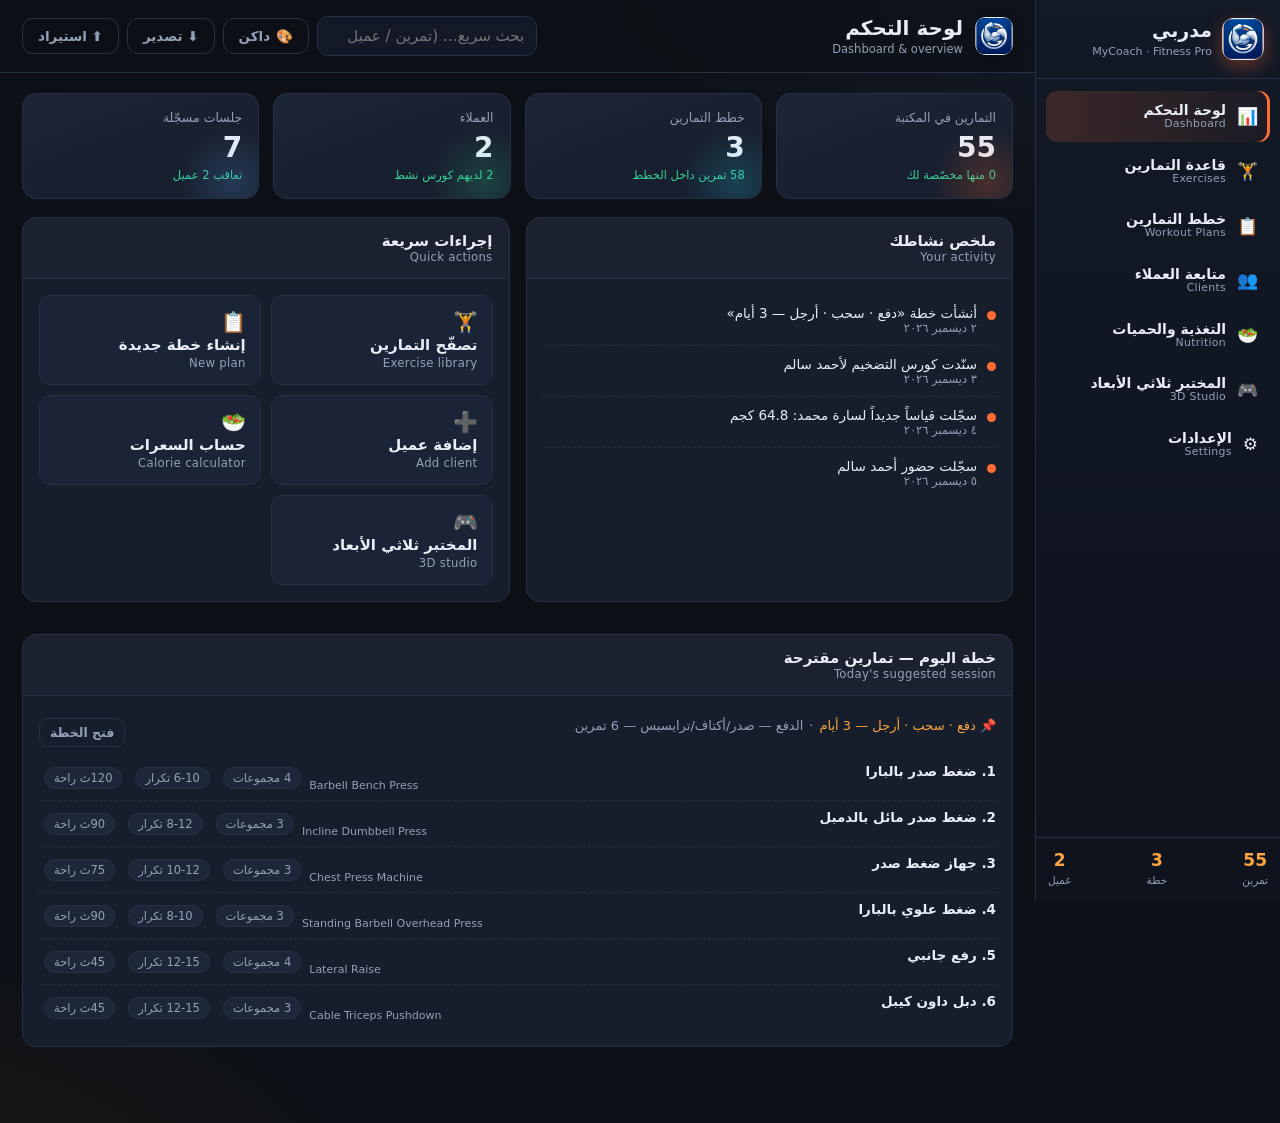
==== index.html @ 2406746c "الإصدار الأول: مدربي MyCoach — نظام إدارة كورسات كمال الأجسام (HTML/CSS/JS ثابت، أوفلاين، 4 ثيمات، م" ====
<!DOCTYPE html>
<html lang="ar" dir="rtl">
<head>
<meta charset="UTF-8">
<meta name="viewport" content="width=device-width, initial-scale=1.0">
<title>مدربي | MyCoach — إدارة كورسات كمال الأجسام</title>
<script>
/* تطبيق الثيم المحفوظ قبل رسم الصفحة لمنع الوميض */
try{
  var _st=JSON.parse(localStorage.getItem("mycoach.v1")||"{}");
  document.documentElement.setAttribute("data-theme",(_st.settings&&_st.settings.theme)||"dark");
}catch(e){document.documentElement.setAttribute("data-theme","dark")}
</script>
<link rel="icon" type="image/png" href="assets/img/favicon.png">
<link rel="apple-touch-icon" href="assets/img/logo.png">
<link rel="stylesheet" href="assets/css/styles.css">
</head>
<body>

<div class="app" id="app">

  <!-- ===== Sidebar ===== -->
  <aside class="sidebar" id="sidebar">
    <div class="brand">
      <div class="brand-logo"><img src="assets/img/logo.png" alt="MyCoach" onerror="this.parentNode.textContent='💪'"></div>
      <div class="brand-text">
        <strong>مدربي</strong>
        <span>MyCoach · Fitness Pro</span>
      </div>
    </div>

    <nav class="nav" id="mainNav">
      <button class="nav-item active" data-view="dashboard"><span class="nav-ico">📊</span><span class="nav-lbl">لوحة التحكم<em>Dashboard</em></span></button>
      <button class="nav-item" data-view="exercises"><span class="nav-ico">🏋️</span><span class="nav-lbl">قاعدة التمارين<em>Exercises</em></span></button>
      <button class="nav-item" data-view="plans"><span class="nav-ico">📋</span><span class="nav-lbl">خطط التمارين<em>Workout Plans</em></span></button>
      <button class="nav-item" data-view="clients"><span class="nav-ico">👥</span><span class="nav-lbl">متابعة العملاء<em>Clients</em></span></button>
      <button class="nav-item" data-view="nutrition"><span class="nav-ico">🥗</span><span class="nav-lbl">التغذية والحميات<em>Nutrition</em></span></button>
      <button class="nav-item" data-view="three"><span class="nav-ico">🎮</span><span class="nav-lbl">المختبر ثلاثي الأبعاد<em>3D Studio</em></span></button>
      <button class="nav-item" data-view="settings"><span class="nav-ico">⚙️</span><span class="nav-lbl">الإعدادات<em>Settings</em></span></button>
    </nav>

    <div class="sidebar-foot">
      <div class="stat-mini">
        <div><b id="miniEx">0</b><span>تمرين</span></div>
        <div><b id="miniPlans">0</b><span>خطة</span></div>
        <div><b id="miniClients">0</b><span>عميل</span></div>
      </div>
    </div>
  </aside>

  <button class="nav-toggle" id="navToggle" aria-label="القائمة">☰</button>

  <!-- ===== Main ===== -->
  <main class="main">
    <header class="topbar">
      <div class="topbar-head">
        <img class="topbar-logo" src="assets/img/logo.png" alt="" onerror="this.remove()">
        <div>
          <h1 id="viewTitle">لوحة التحكم</h1>
          <p id="viewSub">Dashboard</p>
        </div>
      </div>
      <div class="topbar-actions">
        <div class="search-global">
          <input type="search" id="globalSearch" placeholder="بحث سريع… (تمرين / عميل / خطة)">
        </div>
        <button class="btn btn-ghost" id="btnTheme" title="تبديل الثيم">🎨 <span id="themeName">داكن</span></button>
        <button class="btn btn-ghost" id="btnBackup" title="تصدير نسخة احتياطية">⬇️ تصدير</button>
        <button class="btn btn-ghost" id="btnRestore" title="استيراد نسخة احتياطية">⬆️ استيراد</button>
        <input type="file" id="fileRestore" accept="application/json" hidden>
      </div>
    </header>

    <div class="views" id="views">

      <!-- ============ DASHBOARD ============ -->
      <section class="view active" id="view-dashboard">
        <div class="cards" id="dashCards"></div>

        <div class="grid-2">
          <div class="panel">
            <div class="panel-hd"><h2>ملخص نشاطك <em>Your activity</em></h2></div>
            <div class="panel-bd" id="dashActivity"></div>
          </div>
          <div class="panel">
            <div class="panel-hd"><h2>إجراءات سريعة <em>Quick actions</em></h2></div>
            <div class="panel-bd quick-actions">
              <button class="qa" data-go="exercises"><span>🏋️</span>تصفّح التمارين<em>Exercise library</em></button>
              <button class="qa" data-go="plans" data-act="new"><span>📋</span>إنشاء خطة جديدة<em>New plan</em></button>
              <button class="qa" data-go="clients" data-act="new"><span>➕</span>إضافة عميل<em>Add client</em></button>
              <button class="qa" data-go="nutrition"><span>🥗</span>حساب السعرات<em>Calorie calculator</em></button>
              <button class="qa" data-go="three"><span>🎮</span>المختبر ثلاثي الأبعاد<em>3D studio</em></button>
            </div>
          </div>
        </div>

        <div class="panel">
          <div class="panel-hd"><h2>خطة اليوم — تمارين مقترحة <em>Today's suggested session</em></h2></div>
          <div class="panel-bd" id="dashToday"></div>
        </div>
      </section>

      <!-- ============ EXERCISES ============ -->
      <section class="view" id="view-exercises">
        <div class="toolbar">
          <div class="filters">
            <input type="search" id="exSearch" placeholder="ابحث باسم التمرين… / search exercise">
            <select id="exMuscle">
              <option value="">كل العضلات / All muscles</option>
            </select>
            <select id="exEquip">
              <option value="">كل الأجهزة / Equipment</option>
            </select>
            <select id="exLevel">
              <option value="">كل المستويات / Level</option>
            </select>
            <select id="exType">
              <option value="">النوع / Type</option>
            </select>
          </div>
          <div class="filters">
            <button class="btn btn-soft" id="btnExToggleFav">★ المفضلة</button>
            <button class="btn btn-primary" id="btnAddEx">+ تمرين مخصص</button>
          </div>
        </div>
        <div class="chips" id="exChips"></div>
        <div class="grid-3" id="exGrid"></div>
      </section>

      <!-- ============ PLANS ============ -->
      <section class="view" id="view-plans">
        <div class="toolbar">
          <div class="filters">
            <select id="planFilter">
              <option value="">كل الخطط / All plans</option>
            </select>
            <select id="planSort">
              <option value="new">الأحدث أولاً</option>
              <option value="name">الاسم</option>
            </select>
          </div>
          <div class="filters">
            <button class="btn btn-soft" id="btnPlanTemplates">🧩 قوالب جاهزة</button>
            <button class="btn btn-primary" id="btnNewPlan">+ خطة جديدة</button>
            <button class="btn btn-soft" id="btnNewTextPlan" title="اكتب أو الصق البرنامج التدريبي بنفسك">✍️ خطة نصية</button>
          </div>
        </div>
        <div class="grid-3" id="planGrid"></div>
      </section>

      <!-- ============ CLIENTS ============ -->
      <section class="view" id="view-clients">
        <div class="toolbar">
          <div class="filters">
            <input type="search" id="clientSearch" placeholder="ابحث عن عميل…">
            <select id="clientGoal"><option value="">كل الأهداف / Goals</option></select>
          </div>
          <div class="filters">
            <button class="btn btn-primary" id="btnAddClient">+ عميل جديد</button>
          </div>
        </div>
        <div class="grid-3" id="clientGrid"></div>
      </section>

      <!-- ============ NUTRITION ============ -->
      <section class="view" id="view-nutrition">
        <div class="tabs" id="nutTabs">
          <button class="tab active" data-tab="calc">حاسبة السعرات<em>Calculator</em></button>
          <button class="tab" data-tab="diets">الحميات الجاهزة<em>Diet templates</em></button>
          <button class="tab" data-tab="foods">جدول الأطعمة<em>Food table</em></button>
          <button class="tab" data-tab="day">خطة اليوم<em>Today's meals</em></button>
        </div>

        <div class="tab-pane active" id="tab-calc">
          <div class="grid-2">
            <div class="panel">
              <div class="panel-hd"><h2>بيانات العميل <em>Client data</em></h2></div>
              <div class="panel-bd">
                <div class="form-grid">
                  <label>الجنس / Gender
                    <select id="nSex"><option value="m">ذكر Male</option><option value="f">أنثى Female</option></select>
                  </label>
                  <label>العمر / Age<input type="number" id="nAge" value="28" min="14" max="80"></label>
                  <label>الطول (سم) / Height<input type="number" id="nHeight" value="175" min="120" max="230"></label>
                  <label>الوزن (كجم) / Weight<input type="number" id="nWeight" value="78" min="35" max="250"></label>
                  <label>مستوى النشاط / Activity
                    <select id="nAct">
                      <option value="1.2">خامل (مكتب) Sedentary</option>
                      <option value="1.375">نشاط خفيف Light</option>
                      <option value="1.55" selected>متوسط (3-5 أيام) Moderate</option>
                      <option value="1.725">عالٍ (6-7 أيام) Active</option>
                      <option value="1.9">رياضي محترف Athlete</option>
                    </select>
                  </label>
                  <label>الهدف / Goal
                    <select id="nGoal">
                      <option value="cut">خسارة دهون Fat loss</option>
                      <option value="maintain">ثبات Maintain</option>
                      <option value="bulk">تضخيم Muscle gain</option>
                      <option value="strength">قوة Strength</option>
                    </select>
                  </label>
                </div>
                <label class="chk"><input type="checkbox" id="nBF"> إدخال نسبة الدهون يدوياً (اختياري)</label>
                <div class="form-grid" id="nBFWrap" hidden>
                  <label>نسبة الدهون % / Body fat<input type="number" id="nBFVal" value="20" min="4" max="60"></label>
                </div>
              </div>
            </div>
            <div class="panel">
              <div class="panel-hd"><h2>النتائج <em>Results</em></h2></div>
              <div class="panel-bd" id="calcResults"></div>
            </div>
          </div>
        </div>

        <div class="tab-pane" id="tab-diets"><div class="grid-3" id="dietGrid"></div></div>

        <div class="tab-pane" id="tab-foods">
          <div class="toolbar">
            <div class="filters">
              <input type="search" id="foodSearch" placeholder="ابحث عن طعام…">
              <select id="foodCat"><option value="">كل الفئات / Categories</option></select>
            </div>
            <div class="filters"><button class="btn btn-primary" id="btnAddFood">+ طعام جديد</button></div>
          </div>
          <div class="panel"><div class="panel-bd table-wrap"><table class="table" id="foodTable"></table></div></div>
        </div>

        <div class="tab-pane" id="tab-day">
          <div class="panel">
            <div class="panel-hd">
              <h2>مولّد خطة اليوم <em>Daily meal plan</em></h2>
              <div class="filters">
                <button class="btn btn-soft" id="btnGenDay">🎲 توليد</button>
                <button class="btn btn-ghost" id="btnPrintDay">🖨️ طباعة</button>
              </div>
            </div>
            <div class="panel-bd" id="dayPlan"></div>
          </div>
        </div>
      </section>

      <!-- ============ 3D STUDIO ============ -->
      <section class="view" id="view-three">
        <div class="tabs" id="threeTabs">
          <button class="tab active" data-tab="anatomy">جسم العضلات<em>3D Anatomy</em></button>
          <button class="tab" data-tab="anim">أنيميشن التمارين<em>Motion Lab</em></button>
          <button class="tab" data-tab="plates">حاسبة الأثقال<em>Plate loader</em></button>
        </div>

        <!-- --- Anatomy --- -->
        <div class="tab-pane active" id="tp-anatomy">
          <div class="three-layout">
            <div class="panel stage-panel">
              <div class="panel-hd">
                <h2>⠿ نموذج العضلات <em>اضغط على أي عضلة لعرض تمارينها</em></h2>
                <div class="filters">
                  <button class="btn btn-sm btn-soft" id="btnAutoRot">⟳ دوران تلقائي</button>
                  <button class="btn btn-sm btn-ghost" id="btnCamReset">⌂ إعادة الضبط</button>
                </div>
              </div>
              <div class="stage" id="stageAnatomy">
                <canvas id="cvAnatomy"></canvas>
                <div class="stage-badge" id="aBadge">—</div>
                <div class="stage-hint">اسحب للتدوير · عجلة الفأرة/الإصبع للتقريب · اضغط على عضلة</div>
              </div>
            </div>
            <div class="panel">
              <div class="panel-hd"><h2 id="aTitle">اختر عضلة من النموذج</h2></div>
              <div class="panel-bd" id="aInfo">
                <p class="muted" style="margin-top:0">حرّك المجسم واضغط على أي مجموعة عضلية
                  (بالأزرار أو باللمس) لتظهر لك قائمتها من التمارين مع إمكانية إضافتها مباشرة لأي خطة.</p>
                <div class="muscle-list" id="aChips"></div>
              </div>
            </div>
          </div>
        </div>

        <!-- --- Motion lab --- -->
        <div class="tab-pane" id="tp-anim">
          <div class="three-layout">
            <div class="panel stage-panel">
              <div class="panel-hd">
                <h2>⠿ مختبر الحركة <em>صيغة التنفيذ بشكل متحرك</em></h2>
                <div class="filters" id="animChips"></div>
              </div>
              <div class="stage" id="stageAnim">
                <canvas id="cvAnim"></canvas>
                <div class="stage-hint">اسحب للتدوير حول المشهد</div>
              </div>
              <div class="panel-bd anim-controls">
                <button class="btn btn-primary" id="btnPlay">⏸ إيقاف مؤقت</button>
                <label class="speed">السرعة
                  <input type="range" id="rngSpeed" min="0.3" max="2.5" step="0.1" value="1">
                  <b id="speedVal">1.0×</b>
                </label>
                <div class="rep-counter">التكرار <b id="repCount">0</b></div>
                <div class="progress"><div id="repBar"></div></div>
              </div>
            </div>
            <div class="panel">
              <div class="panel-hd"><h2 id="anTitle">—</h2></div>
              <div class="panel-bd" id="anInfo"></div>
            </div>
          </div>
        </div>

        <!-- --- Plate loader --- -->
        <div class="tab-pane" id="tp-plates">
          <div class="three-layout">
            <div class="panel stage-panel">
              <div class="panel-hd"><h2>⠿ بارا الأثقال <em>اضبط الوزن وشاهد التوزيع</em></h2></div>
              <div class="stage" id="stagePlates">
                <canvas id="cvPlates"></canvas>
                <div class="stage-hint">اسحب للتدوير · عجلة الفأرة للتقريب</div>
              </div>
              <div class="panel-bd">
                <label class="speed">الوزن الإجمالي: <b id="plateTotal">60</b> كجم
                  <input type="range" id="rngPlates" min="20" max="320" step="2.5" value="60">
                </label>
                <div class="filters" style="margin-top:12px">
                  <button class="btn btn-sm btn-soft" data-bar="20">بارا رجالي · 20كجم</button>
                  <button class="btn btn-sm btn-ghost" data-bar="15">بارا نسائي · 15كجم</button>
                </div>
              </div>
            </div>
            <div class="panel">
              <div class="panel-hd"><h2>توزيع الأوزان <em>Plate math</em></h2></div>
              <div class="panel-bd" id="plateInfo"></div>
            </div>
          </div>
        </div>
      </section>

      <!-- ============ SETTINGS ============ -->
      <section class="view" id="view-settings">
        <div class="grid-2">
          <div class="panel">
            <div class="panel-hd"><h2>بياناتك كمدرب <em>Trainer profile</em></h2></div>
            <div class="panel-bd">
              <div class="form-grid">
                <label>الاسم / Name<input type="text" id="setName" placeholder="اسم المدرب"></label>
                <label>اسم النادي / Gym<input type="text" id="setGym" placeholder="اسم الجيم"></label>
                <label>الهاتف / Phone<input type="text" id="setPhone" placeholder="رقم التواصل"></label>
              </div>
              <button class="btn btn-primary" id="btnSaveSettings">حفظ</button>
            </div>
          </div>
          <div class="panel">
            <div class="panel-hd"><h2>النسخ الاحتياطي <em>Backup & restore</em></h2></div>
            <div class="panel-bd">
              <p class="muted">كل بياناتك محفوظة داخل متصفحك (Local Storage). صدّر نسخة احتياطية دورياً لحمايتها.</p>
              <div class="filters" style="margin-top:12px">
                <button class="btn btn-primary" id="btnExport2">⬇️ تصدير JSON</button>
                <button class="btn btn-soft" id="btnImport2">⬆️ استيراد</button>
                <button class="btn btn-danger" id="btnReset">🗑️ تصفير كل البيانات</button>
              </div>
            </div>
          </div>
        </div>

        <div class="panel">
          <div class="panel-hd"><h2>المظهر والثيمات <em>Appearance & themes</em></h2></div>
          <div class="panel-bd">
            <div class="theme-grid" id="themeGrid"></div>
            <p class="theme-note">يُحفظ الثيم المختار تلقائياً ويطبق على كل الشاشات والرسوم والتقارير المطبوعة.</p>
          </div>
        </div>
      </section>

    </div>
  </main>
</div>

<!-- ===== Modal ===== -->
<div class="modal-backdrop" id="modalBackdrop" hidden>
  <div class="modal" id="modal" role="dialog" aria-modal="true">
    <div class="modal-hd">
      <h3 id="modalTitle">عنوان</h3>
      <button class="modal-x" id="modalClose">✕</button>
    </div>
    <div class="modal-bd" id="modalBody"></div>
    <div class="modal-ft" id="modalFoot"></div>
  </div>
</div>

<!-- ===== Drawer (exercise / client detail) ===== -->
<div class="drawer-backdrop" id="drawerBackdrop" hidden>
  <aside class="drawer" id="drawer">
    <div class="modal-hd">
      <h3 id="drawerTitle">تفاصيل</h3>
      <button class="modal-x" id="drawerClose">✕</button>
    </div>
    <div class="drawer-bd" id="drawerBody"></div>
  </aside>
</div>

<div class="toasts" id="toasts"></div>
<div id="printArea" class="print-area"></div>

<script src="assets/js/data.js"></script>
<script src="assets/js/store.js"></script>
<script src="assets/js/ui.js"></script>
<script src="assets/js/views-exercises.js"></script>
<script src="assets/js/views-plans.js"></script>
<script src="assets/js/views-clients.js"></script>
<script src="assets/js/views-nutrition.js"></script>
<script src="assets/vendor/three.min.js"></script>
<script src="assets/js/view-3d.js"></script>
<script src="assets/js/app.js"></script>
</body>
</html>
---- assets/css/styles.css ----
/* ============ MyCoach — Fitness Trainer App ============ */

/* ---------- الثيم الافتراضي: داكن كلاسيكي ---------- */
:root,[data-theme="dark"]{
  --bg:#0d1117; --bg2:#111722; --panel:#161d2b; --panel2:#1c2536;
  --line:#263146; --txt:#e8edf7; --muted:#93a1b8;
  --brand:#ff6b35; --brand2:#ffa542; --brand-deep:#e04f16; --brand-deep2:#c2410c;
  --accent:#22d3ee; --green:#34d399; --red:#f87171; --yellow:#fbbf24; --blue:#60a5fa;
  --r:14px; --shadow:0 10px 30px rgba(0,0,0,.35);
  --ff:"Segoe UI","Tahoma","Cairo",system-ui,sans-serif;
  /* أسطح وقوام */
  --s-hover:#1a2334; --s-soft:#212b3e; --s-soft-h:#28344a;
  --s-chip:#1b2436; --s-chip-h:#202a3e; --s-input:#121826; --s-tag:#1e2739;
  --s-day:#141b29; --s-toast:#1c2536; --s-mx:#212b3e;
  --s-side-a:#121926; --s-side-b:#0e131d; --s-top:rgba(13,17,23,.72);
  --s-glow1:#1a2338; --s-glow2:#241a17;
  --s-stage-a:#1d2739; --s-stage-b:#0b1018;
  --s-scroll:#2b3548; --s-border-h:#37455f; --s-ghost-h:#3a475f;
  --s-w2:rgba(255,255,255,.02); --s-w25:rgba(255,255,255,.025); --s-b15:rgba(0,0,0,.15);
  --s-backdrop:rgba(4,7,12,.72); --s-hint:rgba(6,10,16,.55); --s-hint2:rgba(6,10,16,.5);
  --s-avatar-a:#33405c; --s-avatar-b:#22304a; --s-chart-edge:#0d1117;
  --3d-ground:#141c2b;
}

/* ---------- ثيم فاتح ---------- */
[data-theme="light"]{
  --bg:#f3f6fb; --bg2:#eef2f8; --panel:#ffffff; --panel2:#f7f9fc;
  --line:#e3e9f3; --txt:#0f172a; --muted:#5b6b85;
  --brand:#ff6b35; --brand2:#e15514; --brand-deep:#e04f16; --brand-deep2:#c2410c;
  --accent:#0891b2; --green:#0e9f6e; --red:#dc2626; --yellow:#b45309; --blue:#2563eb;
  --r:14px; --shadow:0 10px 30px rgba(15,25,50,.12);
  --s-hover:#eaeff8; --s-soft:#eef1f7; --s-soft-h:#e3e9f3;
  --s-chip:#eef1f7; --s-chip-h:#e3e9f3; --s-input:#f8fafd; --s-tag:#f1f4fa;
  --s-day:#fafbfd; --s-toast:#ffffff; --s-mx:#eef1f7;
  --s-side-a:#ffffff; --s-side-b:#f1f5fc; --s-top:rgba(255,255,255,.82);
  --s-glow1:#e4ebfa; --s-glow2:#ffeadf;
  --s-stage-a:#eef2f9; --s-stage-b:#dde5f2;
  --s-scroll:#c3cddd; --s-border-h:#c7d1e1; --s-ghost-h:#b4c0d3;
  --s-w2:rgba(15,23,42,.03); --s-w25:rgba(15,23,42,.045); --s-b15:rgba(15,23,42,.07);
  --s-backdrop:rgba(15,23,42,.45); --s-hint:rgba(255,255,255,.86); --s-hint2:rgba(255,255,255,.8);
  --s-avatar-a:#dbe3f2; --s-avatar-b:#c8d4ea; --s-chart-edge:#ffffff;
  --3d-ground:#dee6f3;
}

/* ---------- ثيم أزرق محيطي ---------- */
[data-theme="ocean"]{
  --bg:#061420; --bg2:#0a1c2b; --panel:#0e2032; --panel2:#13293e;
  --line:#1f3f5c; --txt:#e7f4fb; --muted:#8fb2c9;
  --brand:#22d3ee; --brand2:#7de3ff; --brand-deep:#06b6d4; --brand-deep2:#0e7490;
  --accent:#ffa542; --green:#34d399; --red:#f87171; --yellow:#fbbf24; --blue:#60a5fa;
  --r:14px; --shadow:0 10px 30px rgba(0,8,16,.45);
  --s-hover:#122c42; --s-soft:#153349; --s-soft-h:#1a3d57;
  --s-chip:#122c42; --s-chip-h:#173a54; --s-input:#081926; --s-tag:#153145;
  --s-day:#0d2437; --s-toast:#153349; --s-mx:#153349;
  --s-side-a:#0a2033; --s-side-b:#061725; --s-top:rgba(6,20,32,.75);
  --s-glow1:#0d3350; --s-glow2:#07323a;
  --s-stage-a:#123650; --s-stage-b:#05131f;
  --s-scroll:#21587a; --s-border-h:#2b5a7e; --s-ghost-h:#2f638a;
  --s-w2:rgba(255,255,255,.03); --s-w25:rgba(255,255,255,.04); --s-b15:rgba(0,6,12,.25);
  --s-backdrop:rgba(3,12,20,.72); --s-hint:rgba(4,14,24,.55); --s-hint2:rgba(4,14,24,.5);
  --s-avatar-a:#1b4a68; --s-avatar-b:#123c56; --s-chart-edge:#061420;
  --3d-ground:#0c2a40;
}

/* ---------- ثيم بنفسجي ---------- */
[data-theme="violet"]{
  --bg:#0f0b1a; --bg2:#150f26; --panel:#191231; --panel2:#211843;
  --line:#33264f; --txt:#f0ebfb; --muted:#a497c7;
  --brand:#a78bfa; --brand2:#c9bcff; --brand-deep:#8b5cf6; --brand-deep2:#7c3aed;
  --accent:#22d3ee; --green:#34d399; --red:#f87171; --yellow:#fbbf24; --blue:#60a5fa;
  --r:14px; --shadow:0 10px 30px rgba(0,0,0,.45);
  --s-hover:#221a3d; --s-soft:#251c45; --s-soft-h:#2c2352;
  --s-chip:#221a3d; --s-chip-h:#2a2150; --s-input:#150f28; --s-tag:#251d42;
  --s-day:#1a1336; --s-toast:#251c45; --s-mx:#251c45;
  --s-side-a:#1c1440; --s-side-b:#130d28; --s-top:rgba(15,11,26,.75);
  --s-glow1:#2a1e56; --s-glow2:#3a1c40;
  --s-stage-a:#261c4a; --s-stage-b:#0d0918;
  --s-scroll:#3d2f66; --s-border-h:#473870; --s-ghost-h:#4f3f7c;
  --s-w2:rgba(255,255,255,.03); --s-w25:rgba(255,255,255,.04); --s-b15:rgba(0,0,0,.22);
  --s-backdrop:rgba(8,5,16,.7); --s-hint:rgba(10,6,20,.55); --s-hint2:rgba(10,6,20,.5);
  --s-avatar-a:#3a2c66; --s-avatar-b:#2b2050; --s-chart-edge:#0f0b1a;
  --3d-ground:#1d1640;
}

*{box-sizing:border-box}
html,body{margin:0;padding:0}
body{
  font-family:var(--ff); background:
   radial-gradient(1200px 600px at 100% -10%, var(--s-glow1) 0%, transparent 60%),
   radial-gradient(900px 500px at -10% 110%, var(--s-glow2) 0%, transparent 55%),
   var(--bg);
  color:var(--txt); min-height:100vh; font-size:15px;
  transition:background-color .25s ease, color .25s ease;
}
em{font-style:normal;color:var(--muted);font-size:.78em;display:block;font-weight:500;letter-spacing:.3px}
button,input,select,textarea{font-family:inherit;font-size:inherit;color:inherit}
h1,h2,h3,h4{margin:0}
.muted{color:var(--muted)}
::-webkit-scrollbar{width:10px;height:10px}
::-webkit-scrollbar-thumb{background:var(--s-scroll);border-radius:10px}
::-webkit-scrollbar-track{background:transparent}

/* ===== Layout ===== */
.app{display:flex;min-height:100vh}
.sidebar{
  width:245px;flex:0 0 245px;background:linear-gradient(180deg,var(--s-side-a),var(--s-side-b));
  border-left:1px solid var(--line);display:flex;flex-direction:column;
  position:sticky;top:0;height:100vh;z-index:40;
}
.brand{display:flex;gap:10px;align-items:center;padding:18px 16px;border-bottom:1px solid var(--line)}
.brand-logo{width:42px;height:42px;display:grid;place-items:center;font-size:22px;border-radius:12px;
  background:linear-gradient(135deg,var(--brand),var(--brand-deep2));box-shadow:0 6px 18px color-mix(in srgb,var(--brand) 35%,transparent)}
.brand-logo img{width:100%;height:100%;object-fit:contain;border-radius:12px}
.brand-text strong{display:block;font-size:19px}
.brand-text span{font-size:11px;color:var(--muted)}
.nav{padding:12px 10px;display:flex;flex-direction:column;gap:4px;flex:1;overflow:auto}
.nav-item{
  display:flex;align-items:center;gap:11px;padding:11px 12px;border:0;background:transparent;
  border-radius:11px;cursor:pointer;text-align:right;color:var(--txt);transition:.15s;
}
.nav-item:hover{background:var(--s-hover)}
.nav-item.active{background:linear-gradient(90deg,color-mix(in srgb,var(--brand) 18%,transparent),color-mix(in srgb,var(--brand) 4%,transparent));
  box-shadow:inset -3px 0 0 var(--brand);color:var(--txt)}
.nav-ico{font-size:17px}
.nav-lbl{font-weight:600;font-size:14px;line-height:1.15}
.sidebar-foot{padding:12px;border-top:1px solid var(--line)}
.stat-mini{display:flex;justify-content:space-between;text-align:center}
.stat-mini b{display:block;font-size:17px;color:var(--brand2)}
.stat-mini span{font-size:10.5px;color:var(--muted)}
.nav-toggle{display:none;position:fixed;top:12px;right:12px;z-index:60;width:42px;height:42px;border-radius:12px;
  border:1px solid var(--line);background:var(--panel);font-size:18px;cursor:pointer}

.main{flex:1;min-width:0;display:flex;flex-direction:column}
.topbar{display:flex;justify-content:space-between;align-items:center;gap:16px;flex-wrap:wrap;
  padding:16px 22px;border-bottom:1px solid var(--line);background:var(--s-top);backdrop-filter:blur(8px);
  position:sticky;top:0;z-index:30}
.topbar h1{font-size:20px}
.topbar-head{display:flex;align-items:center;gap:12px;min-width:0}
.topbar-logo{width:38px;height:38px;flex:none;object-fit:contain;border-radius:11px;
  box-shadow:0 5px 16px rgba(0,0,0,.28)}
.topbar p{margin:2px 0 0;font-size:11.5px;color:var(--muted)}
.topbar-actions{display:flex;gap:8px;align-items:center;flex-wrap:wrap}
.search-global input{width:220px;padding:9px 13px;border-radius:11px;border:1px solid var(--line);
  background:var(--panel);outline:none}
.search-global input:focus{border-color:var(--brand)}
.views{padding:20px 22px 60px}
.view{display:none;animation:fade .25s ease}
.view.active{display:block}
@keyframes fade{from{opacity:0;transform:translateY(6px)}to{opacity:1;transform:none}}

/* ===== Components ===== */
.cards{display:grid;grid-template-columns:repeat(auto-fit,minmax(180px,1fr));gap:14px;margin-bottom:18px}
.card{background:linear-gradient(160deg,var(--panel2),var(--panel));border:1px solid var(--line);
  border-radius:var(--r);padding:16px;position:relative;overflow:hidden}
.card::after{content:"";position:absolute;inset:auto -30px -40px auto;width:110px;height:110px;border-radius:50%;
  background:radial-gradient(circle,color-mix(in srgb,var(--brand) 22%,transparent),transparent 70%)}
.card .k{font-size:12.5px;color:var(--muted)}
.card .v{font-size:28px;font-weight:800;margin-top:6px}
.card .s{font-size:11.5px;color:var(--green);margin-top:4px}
.card.i2::after{background:radial-gradient(circle,color-mix(in srgb,var(--accent) 20%,transparent),transparent 70%)}
.card.i3::after{background:radial-gradient(circle,color-mix(in srgb,var(--green) 20%,transparent),transparent 70%)}
.card.i4::after{background:radial-gradient(circle,color-mix(in srgb,var(--blue) 20%,transparent),transparent 70%)}

.grid-2{display:grid;grid-template-columns:1fr 1fr;gap:16px;margin-bottom:16px}
.grid-3{display:grid;grid-template-columns:repeat(auto-fill,minmax(285px,1fr));gap:15px}
.panel{background:var(--panel);border:1px solid var(--line);border-radius:var(--r);overflow:hidden;margin-bottom:16px}
.panel-hd{display:flex;justify-content:space-between;align-items:center;gap:12px;flex-wrap:wrap;
  padding:14px 16px;border-bottom:1px solid var(--line);background:var(--s-w2)}
.panel-hd h2{font-size:15px}
.panel-bd{padding:16px}

.toolbar{display:flex;justify-content:space-between;gap:12px;flex-wrap:wrap;margin-bottom:14px}
.filters{display:flex;gap:8px;flex-wrap:wrap;align-items:center}
.filters input,.filters select{padding:9px 12px;border-radius:11px;border:1px solid var(--line);background:var(--panel);outline:none}
.filters input:focus,.filters select:focus{border-color:var(--brand)}

.btn{padding:9px 15px;border-radius:11px;border:1px solid transparent;cursor:pointer;font-weight:600;
  font-size:13.5px;transition:.15s;display:inline-flex;align-items:center;gap:6px}
.btn:active{transform:translateY(1px)}
.btn-primary{background:linear-gradient(135deg,var(--brand),var(--brand-deep));color:#fff;
  box-shadow:0 6px 16px color-mix(in srgb,var(--brand) 28%,transparent)}
.btn-primary:hover{filter:brightness(1.08)}
.btn-soft{background:var(--s-soft);border-color:var(--line);color:var(--txt)}
.btn-soft:hover{background:var(--s-soft-h)}
.btn-ghost{background:transparent;border-color:var(--line);color:var(--muted)}
.btn-ghost:hover{color:var(--txt);border-color:var(--s-ghost-h)}
.btn-danger{background:color-mix(in srgb,var(--red) 12%,transparent);border-color:color-mix(in srgb,var(--red) 40%,transparent);color:var(--red)}
.btn-sm{padding:6px 10px;font-size:12.5px;border-radius:9px}
.btn-block{width:100%;justify-content:center}

.chips{display:flex;gap:8px;flex-wrap:wrap;margin-bottom:14px}
.chip{padding:6px 12px;border-radius:20px;background:var(--s-chip);border:1px solid var(--line);
  font-size:12.5px;cursor:pointer;transition:.15s}
.chip:hover{border-color:var(--brand)}
.chip.active{background:color-mix(in srgb,var(--brand) 15%,transparent);border-color:var(--brand);color:var(--brand2)}

/* Cards (exercise/plan/client) */
.item{background:var(--panel);border:1px solid var(--line);border-radius:var(--r);overflow:hidden;
  display:flex;flex-direction:column;transition:.16s}
.item:hover{border-color:var(--s-border-h);transform:translateY(-3px);box-shadow:var(--shadow)}
.item-hd{padding:13px 14px 10px;display:flex;justify-content:space-between;gap:8px;align-items:flex-start}
.item-hd h3{font-size:15.5px;line-height:1.3}
.item-hd .en{font-size:11.5px;color:var(--muted);direction:ltr;text-align:right}
.item-bd{padding:0 14px 12px;flex:1}
.item-ft{padding:10px 14px;border-top:1px solid var(--line);display:flex;gap:7px;justify-content:flex-end;
  background:var(--s-b15);flex-wrap:wrap}
.avatar{width:42px;height:42px;border-radius:12px;display:grid;place-items:center;font-weight:800;font-size:16px;
  background:linear-gradient(135deg,var(--s-avatar-a),var(--s-avatar-b));flex:0 0 42px}
.avatar.g1{background:linear-gradient(135deg,var(--brand),var(--brand-deep2))}
.avatar.g2{background:linear-gradient(135deg,#22d3ee,#0e7490)}
.avatar.g3{background:linear-gradient(135deg,#34d399,#047857)}
.avatar.g4{background:linear-gradient(135deg,#60a5fa,#1d4ed8)}
.avatar.g5{background:linear-gradient(135deg,#f472b6,#be185d)}

.tag{display:inline-flex;align-items:center;gap:4px;padding:3px 9px;border-radius:20px;font-size:11.5px;
  background:var(--s-tag);border:1px solid var(--line);color:var(--muted);margin:0 0 0 5px}
.tag.mus{background:color-mix(in srgb,var(--brand) 13%,transparent);border-color:color-mix(in srgb,var(--brand) 35%,transparent);color:var(--brand2)}
.tag.ok{background:color-mix(in srgb,var(--green) 12%,transparent);border-color:color-mix(in srgb,var(--green) 35%,transparent);color:var(--green)}
.tag.warn{background:color-mix(in srgb,var(--yellow) 12%,transparent);border-color:color-mix(in srgb,var(--yellow) 35%,transparent);color:var(--yellow)}
.tag.bad{background:color-mix(in srgb,var(--red) 12%,transparent);border-color:color-mix(in srgb,var(--red) 35%,transparent);color:var(--red)}
.tag.info{background:color-mix(in srgb,var(--blue) 12%,transparent);border-color:color-mix(in srgb,var(--blue) 35%,transparent);color:var(--blue)}

.kv{display:flex;justify-content:space-between;padding:7px 0;border-bottom:1px dashed var(--line);font-size:13.5px}
.kv:last-child{border:0}
.kv span:first-child{color:var(--muted)}
.kv b{font-weight:700}

.meta{display:flex;gap:12px;flex-wrap:wrap;font-size:12.5px;color:var(--muted);margin-top:8px}
.meta i{font-style:normal}

/* quick actions */
.quick-actions{display:grid;grid-template-columns:1fr 1fr;gap:10px}
.qa{display:flex;flex-direction:column;gap:2px;align-items:flex-start;padding:14px;border-radius:12px;
  background:var(--s-chip);border:1px solid var(--line);cursor:pointer;text-align:right;transition:.15s;font-weight:700}
.qa span{font-size:20px}
.qa:hover{border-color:var(--brand);background:var(--s-chip-h)}
.qa em{font-weight:500}

/* activity list */
.act{display:flex;gap:10px;align-items:flex-start;padding:10px 0;border-bottom:1px dashed var(--line)}
.act:last-child{border:0}
.act .dot{width:9px;height:9px;border-radius:50%;background:var(--brand);margin-top:6px;flex:0 0 9px}
.act .t{font-size:13.5px}
.act .d{font-size:11.5px;color:var(--muted)}

/* ===== Forms ===== */
.form-grid{display:grid;grid-template-columns:1fr 1fr;gap:12px}
label{display:flex;flex-direction:column;gap:6px;font-size:12.5px;color:var(--muted);font-weight:600}
label.chk{flex-direction:row;align-items:center;gap:8px;margin-top:12px;color:var(--txt);font-weight:500}
input[type=text],input[type=number],input[type=date],input[type=search],input[type=tel],select,textarea{
  padding:10px 12px;border-radius:11px;border:1px solid var(--line);background:var(--s-input);outline:none;
  color:var(--txt);width:100%;transition:.15s}
input:focus,select:focus,textarea:focus{border-color:var(--brand);box-shadow:0 0 0 3px color-mix(in srgb,var(--brand) 12%,transparent)}
textarea{resize:vertical;min-height:80px}
.form-row{display:flex;gap:10px;flex-wrap:wrap;align-items:flex-end}
.form-actions{display:flex;gap:10px;justify-content:flex-end;margin-top:16px;flex-wrap:wrap}
.sep{height:1px;background:var(--line);margin:16px 0}
.sect-title{font-size:13px;color:var(--brand2);font-weight:800;margin:16px 0 8px;letter-spacing:.3px}

/* ===== Tabs ===== */
.tabs{display:flex;gap:6px;border-bottom:1px solid var(--line);margin-bottom:16px;flex-wrap:wrap}
.tab{padding:10px 16px;background:transparent;border:0;border-bottom:2px solid transparent;cursor:pointer;
  color:var(--muted);font-weight:700;font-size:13.5px;transition:.15s}
.tab:hover{color:var(--txt)}
.tab.active{color:var(--brand2);border-color:var(--brand)}
.tab-pane{display:none;animation:fade .2s ease}
.tab-pane.active{display:block}

/* ===== Table ===== */
.table-wrap{overflow:auto;max-height:65vh}
table.table{width:100%;border-collapse:collapse;font-size:13.5px}
.table th{position:sticky;top:0;background:var(--panel2);text-align:right;padding:11px 10px;font-size:12px;
  color:var(--muted);border-bottom:1px solid var(--line);z-index:2}
.table td{padding:10px;border-bottom:1px solid color-mix(in srgb,var(--line) 60%,transparent)}
.table tr:hover td{background:var(--s-w25)}
.table .num{direction:ltr;text-align:right;font-variant-numeric:tabular-nums}

/* ===== Modal / Drawer ===== */
.modal-backdrop,.drawer-backdrop{position:fixed;inset:0;background:var(--s-backdrop);backdrop-filter:blur(4px);
  z-index:100;display:flex;align-items:center;justify-content:center;padding:18px;animation:fade .18s}
.modal-backdrop[hidden],.drawer-backdrop[hidden]{display:none}
.modal{background:var(--panel);border:1px solid var(--line);border-radius:18px;width:min(760px,100%);
  max-height:92vh;display:flex;flex-direction:column;box-shadow:var(--shadow);animation:pop .2s ease}
@keyframes pop{from{transform:scale(.97);opacity:0}to{transform:scale(1);opacity:1}}
.modal-hd{display:flex;justify-content:space-between;align-items:center;gap:12px;padding:15px 18px;
  border-bottom:1px solid var(--line)}
.modal-hd h3{font-size:16px}
.modal-x{background:var(--s-soft);border:1px solid var(--line);width:32px;height:32px;border-radius:9px;cursor:pointer;
  color:var(--muted);font-size:14px}
.modal-x:hover{color:var(--txt);border-color:var(--red)}
.modal-bd{padding:18px;overflow:auto}
.modal-ft{padding:14px 18px;border-top:1px solid var(--line);display:flex;gap:10px;justify-content:flex-end;
  flex-wrap:wrap}
.drawer-backdrop{justify-content:flex-start;align-items:stretch;padding:0}
.drawer{background:var(--panel);border-right:1px solid var(--line);width:min(520px,100%);height:100%;
  display:flex;flex-direction:column;animation:slide .25s ease;box-shadow:var(--shadow)}
@keyframes slide{from{transform:translateX(-40px);opacity:.4}to{transform:none;opacity:1}}
.drawer-bd{padding:18px;overflow:auto;flex:1}

/* ===== Toast ===== */
.toasts{position:fixed;bottom:20px;left:20px;z-index:200;display:flex;flex-direction:column;gap:9px}
.toast{background:var(--s-toast);border:1px solid var(--line);border-right:3px solid var(--green);padding:12px 16px;
  border-radius:12px;box-shadow:var(--shadow);font-size:13.5px;animation:fade .2s;max-width:340px}
.toast.err{border-right-color:var(--red)}
.toast.warn{border-right-color:var(--yellow)}

/* ===== Empty ===== */
.empty{text-align:center;padding:48px 20px;color:var(--muted)}
.empty .e-ico{font-size:44px;opacity:.55}
.empty h4{margin:12px 0 6px;color:var(--txt);font-size:16px}

/* ===== Day / workout list ===== */
.day{border:1px solid var(--line);border-radius:12px;overflow:hidden;margin-bottom:12px;background:var(--s-day)}
.day-hd{display:flex;justify-content:space-between;align-items:center;gap:10px;padding:12px 14px;
  background:linear-gradient(90deg,color-mix(in srgb,var(--brand) 10%,transparent),transparent);cursor:pointer}
.day-hd h4{font-size:14.5px}
.day-bd{padding:8px 14px 14px}
.ex-row{display:grid;grid-template-columns:1fr auto auto auto;gap:8px;align-items:center;padding:8px 0;
  border-bottom:1px dashed var(--line);font-size:13.5px}
.ex-row:last-child{border:0}
.ex-row .en{font-size:11px;color:var(--muted);direction:ltr}
.ex-row input{width:66px;padding:6px 8px;text-align:center;border-radius:8px;font-size:13px}
.ex-row .rm{background:transparent;border:0;color:var(--red);cursor:pointer;font-size:15px}
.ex-name{cursor:pointer}
.ex-name:hover{color:var(--brand2)}
.stat-line{display:flex;gap:6px;flex-wrap:wrap;font-size:12px;color:var(--muted);margin-top:6px}
.check{width:18px;height:18px;accent-color:var(--brand)}
.ex-row.done{opacity:.5}
.ex-row.done .ex-name{text-decoration:line-through}

/* ===== Nutrition results ===== */
.big-num{font-size:34px;font-weight:900;background:linear-gradient(135deg,var(--brand),var(--brand2));
  -webkit-background-clip:text;background-clip:text;color:transparent;direction:ltr}
.macro-bar{display:flex;height:26px;border-radius:8px;overflow:hidden;margin:12px 0 8px;font-size:11.5px;
  font-weight:700;color:#0d1117}
.macro-bar div{display:grid;place-items:center}
.macro-cards{display:grid;grid-template-columns:repeat(3,1fr);gap:10px}
.macro-cards .card{padding:12px;text-align:center}
.macro-cards .v{font-size:20px}

/* ===== Charts ===== */
.chart{width:100%;height:200px;display:block}
.chart .gl{stroke:var(--line);stroke-width:1}
.chart .ln{fill:none;stroke:var(--brand);stroke-width:2.5;stroke-linejoin:round;stroke-linecap:round}
.chart .ln2{fill:none;stroke:var(--accent);stroke-width:2;stroke-dasharray:5 4}
.chart .pt{fill:var(--brand2);stroke:var(--s-chart-edge);stroke-width:2}
.chart text{fill:var(--muted);font-size:10px;font-family:var(--ff)}

/* progress ring */
.ring-wrap{display:flex;gap:16px;align-items:center;flex-wrap:wrap}

.stat-mini div{min-width:0;text-align:center}

/* ===== Themes picker ===== */
.theme-grid{display:grid;grid-template-columns:repeat(auto-fit,minmax(210px,1fr));gap:12px}
.theme-card{position:relative;display:flex;gap:11px;align-items:center;padding:14px;border-radius:13px;
  border:1px solid var(--line);background:linear-gradient(160deg,var(--panel2),var(--panel));
  cursor:pointer;text-align:right;transition:.16s;color:var(--txt)}
.theme-card:hover{border-color:var(--brand);transform:translateY(-3px);box-shadow:var(--shadow)}
.theme-card.active{border-color:var(--brand);box-shadow:0 0 0 3px color-mix(in srgb,var(--brand) 22%,transparent)}
.theme-ico{font-size:22px}
.theme-name{flex:1;font-weight:700;font-size:13.5px;line-height:1.25}
.theme-sw{display:flex;gap:4px;flex:0 0 auto}
.theme-sw i{width:15px;height:26px;border-radius:5px;border:1px solid rgba(0,0,0,.18);display:block}
.theme-check{position:absolute;top:-9px;left:-9px;width:23px;height:23px;border-radius:50%;background:var(--brand);
  color:#fff;display:none;place-items:center;font-size:12px;font-weight:900;box-shadow:0 3px 8px rgba(0,0,0,.3)}
.theme-card.active .theme-check{display:grid}
.theme-note{font-size:12.5px;color:var(--muted);margin:12px 0 0}

/* انتقال ناعم عند تبديل الثيم */
.panel,.card,.sidebar,.topbar,.modal,.drawer,.toast,.chip,.qa,.tag,.day,.theme-card,.stage,
.btn-soft,.btn-ghost,.btn-danger,.modal-x,.nav-item,.search-global input,.filters input,.filters select,
input[type=text],input[type=number],input[type=date],input[type=search],input[type=tel],select,textarea,
.table th,.table td,.ex-row input,.avatar{
  transition:background-color .22s ease, background-image .22s ease, border-color .22s ease,
             color .22s ease, box-shadow .22s ease;
}

/* ===== الخطة النصية الحرّة ===== */
.free-preview{white-space:pre-wrap;direction:rtl;text-align:right;font-size:13.5px;line-height:1.95;
  background:var(--s-input);border:1px solid var(--line);border-radius:12px;padding:12px 14px;
  max-height:340px;overflow:auto;max-width:100%;overflow-wrap:break-word}
textarea.free-plan{min-height:280px;line-height:1.9;font-size:14px}

/* ===== Print ===== */
.print-area{display:none}
@media print{
  body{background:#fff;color:#000}
  .app,.toasts,.modal-backdrop,.drawer-backdrop,.nav-toggle{display:none !important}
  .print-area{display:block;padding:20px;font-family:var(--ff)}
  .print-area h1{font-size:22px;margin-bottom:4px}
  .print-area h1:first-of-type::before{content:url("../img/logo.png");display:inline-block;
    width:34px;height:34px;margin-inline-end:10px;vertical-align:-9px;border-radius:8px}
  .print-area .p-sub{color:#555;font-size:12px;margin-bottom:14px}
  .print-area table{width:100%;border-collapse:collapse;margin-top:10px;font-size:13px}
  .print-area th,.print-area td{border:1px solid #999;padding:7px 9px;text-align:right}
  .print-area th{background:#f0f0f0}
  .print-area .p-day{margin-top:16px;break-inside:avoid}
  .print-area .p-text{white-space:pre-wrap;direction:rtl;text-align:right;line-height:1.95;font-size:13.5px;
    border:1px solid #999;border-radius:8px;padding:12px 14px;max-width:100%;overflow-wrap:break-word}
  .print-area h3{font-size:16px;margin-bottom:6px;border-bottom:2px solid #000;padding-bottom:4px}
  .print-area .p-ft{margin-top:24px;font-size:11px;color:#555;border-top:1px solid #ccc;padding-top:8px}
  .print-area .p-grid{display:grid;grid-template-columns:1fr 1fr;gap:14px}
  .print-area .p-box{border:1px solid #999;padding:10px;border-radius:8px}
}

/* ===== 3D Studio ===== */
.three-layout{display:grid;grid-template-columns:1.55fr 1fr;gap:16px;align-items:start}
.stage{position:relative;height:clamp(380px,54vh,560px);
  background:radial-gradient(130% 90% at 50% 0%, var(--s-stage-a) 0%, var(--s-stage-b) 72%);
  border-radius:0 0 var(--r) var(--r);overflow:hidden;touch-action:none}
.stage canvas{display:block;width:100%;height:100%;cursor:grab}
.stage canvas:active{cursor:grabbing}
.stage-hint{position:absolute;bottom:10px;right:12px;left:12px;text-align:center;font-size:11.5px;color:var(--muted);
  background:var(--s-hint);backdrop-filter:blur(6px);padding:6px 12px;border-radius:20px;pointer-events:none}
.stage-badge{position:absolute;top:12px;right:14px;font-size:12.5px;color:var(--brand2);font-weight:700;
  background:var(--s-hint2);padding:5px 11px;border-radius:20px;pointer-events:none;backdrop-filter:blur(6px)}
.anim-controls{display:flex;gap:16px;align-items:center;flex-wrap:wrap}
.speed{flex-direction:row;align-items:center;gap:10px;min-width:210px;flex:1}
input[type=range]{-webkit-appearance:none;appearance:none;height:6px;background:var(--line);border-radius:6px;
  outline:none;flex:1;min-width:130px;width:100%}
input[type=range]::-webkit-slider-thumb{-webkit-appearance:none;width:18px;height:18px;border-radius:50%;
  background:linear-gradient(135deg,var(--brand),var(--brand2));border:2px solid var(--bg);cursor:pointer}
input[type=range]::-moz-range-thumb{width:16px;height:16px;border:2px solid var(--bg);border-radius:50%;
  background:var(--brand);cursor:pointer}
.rep-counter{font-size:13px;color:var(--muted);white-space:nowrap}
.rep-counter b{color:var(--brand2);font-size:19px;margin-inline-start:5px}
.progress{flex:1;min-width:130px;height:8px;background:var(--line);border-radius:6px;overflow:hidden}
.progress div{height:100%;width:0;background:linear-gradient(90deg,var(--brand),var(--brand2))}
.muscle-list{display:flex;flex-wrap:wrap;gap:7px;margin-top:12px}
.muscle-list .chip{cursor:pointer}
.stage-panel .panel-hd h2 em{display:block}
.legend{display:flex;align-items:center;gap:8px;font-size:13px;padding:5px 0}
.legend i{width:16px;height:16px;border-radius:4px;display:inline-block;flex:0 0 16px}
.plate-row{display:flex;justify-content:space-between;align-items:center;padding:7px 0;border-bottom:1px dashed var(--line)}
.plate-row:last-child{border:0}
.webgl-err{text-align:center;padding:40px 16px;color:var(--muted)}
@media (max-width:1000px){
  .three-layout{grid-template-columns:1fr}
  .stage{height:clamp(320px,46vh,440px)}
}

/* ===== Responsive ===== */
@media (max-width:1080px){
  .grid-3{grid-template-columns:repeat(auto-fill,minmax(260px,1fr))}
}
@media (max-width:900px){
  .sidebar{position:fixed;right:-260px;transition:.25s;box-shadow:var(--shadow)}
  .sidebar.open{right:0}
  .nav-toggle{display:block}
  .grid-2{grid-template-columns:1fr}
  .grid-3{grid-template-columns:1fr 1fr}
  .toolbar{gap:10px}
  .filters{width:100%}
  .filters input,.filters select{flex:1 1 160px;min-width:0}
  .topbar{padding:14px 16px;padding-inline-start:64px}
  .views{padding:16px 14px 60px}
  .search-global input{width:150px}
}
@media (max-width:640px){
  .grid-3{grid-template-columns:1fr}
  .form-grid{grid-template-columns:1fr}
  .quick-actions{grid-template-columns:1fr}
  .macro-cards{grid-template-columns:1fr}
  .topbar-actions .btn{display:none}
  .topbar-actions .search-global input{width:100%}
}
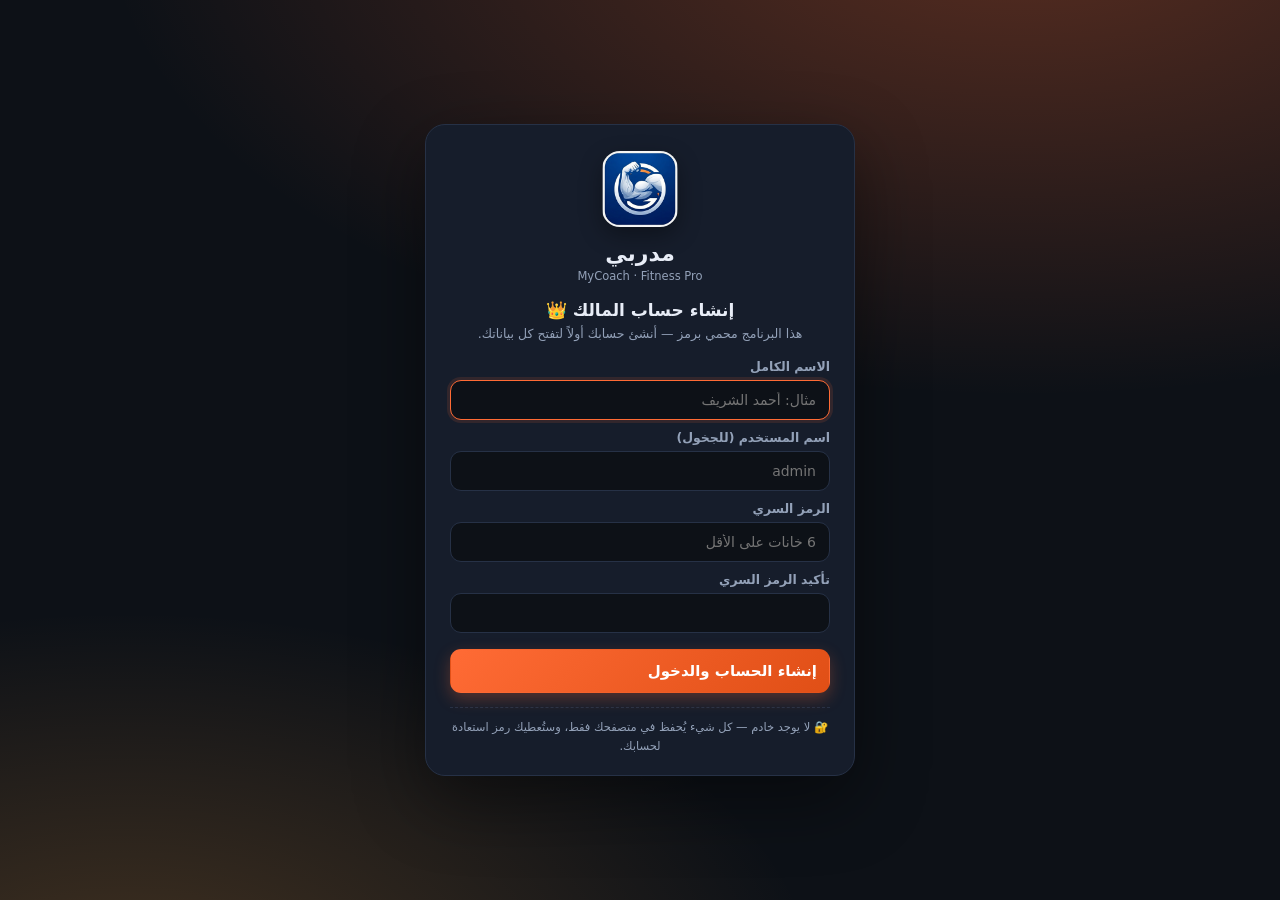
==== commit 31dc4272: "إضافة نظام الدخول والصلاحيات (قفل البرنامج) - شاشة قفل وتسجيل دخول: اسم مستخدم + رمز سري مجزأ بـ SHA" ====
--- a/index.html
+++ b/index.html
@@ -36,6 +36,7 @@
       <button class="nav-item" data-view="clients"><span class="nav-ico">👥</span><span class="nav-lbl">متابعة العملاء<em>Clients</em></span></button>
       <button class="nav-item" data-view="nutrition"><span class="nav-ico">🥗</span><span class="nav-lbl">التغذية والحميات<em>Nutrition</em></span></button>
       <button class="nav-item" data-view="three"><span class="nav-ico">🎮</span><span class="nav-lbl">المختبر ثلاثي الأبعاد<em>3D Studio</em></span></button>
+      <button class="nav-item" data-view="users"><span class="nav-ico">🔐</span><span class="nav-lbl">المستخدمون<em>Users & permissions</em></span></button>
       <button class="nav-item" data-view="settings"><span class="nav-ico">⚙️</span><span class="nav-lbl">الإعدادات<em>Settings</em></span></button>
     </nav>
 
@@ -64,6 +65,8 @@
         <div class="search-global">
           <input type="search" id="globalSearch" placeholder="بحث سريع… (تمرين / عميل / خطة)">
         </div>
+        <span class="user-chip" id="userChip" hidden></span>
+        <button class="btn btn-ghost" id="btnLock" title="تسجيل الخروج وقفل البرنامج" hidden>🚪 خروج</button>
         <button class="btn btn-ghost" id="btnTheme" title="تبديل الثيم">🎨 <span id="themeName">داكن</span></button>
         <button class="btn btn-ghost" id="btnBackup" title="تصدير نسخة احتياطية">⬇️ تصدير</button>
         <button class="btn btn-ghost" id="btnRestore" title="استيراد نسخة احتياطية">⬆️ استيراد</button>
@@ -333,6 +336,32 @@
         </div>
       </section>
 
+      <!-- ============ USERS / PERMISSIONS ============ -->
+      <section class="view" id="view-users">
+        <div class="cards" id="uStats"></div>
+
+        <div class="panel">
+          <div class="panel-hd">
+            <h2>المستخدمون والصلاحيات <em>Users & roles</em></h2>
+            <div class="filters">
+              <button class="btn btn-soft" id="btnRecovery">♻️ رمز استعادة جديد</button>
+              <button class="btn btn-primary" id="btnAddUser">+ مستخدم جديد</button>
+            </div>
+          </div>
+          <div class="panel-bd" id="userList"></div>
+        </div>
+
+        <div class="panel">
+          <div class="panel-hd">
+            <h2>سجل محاولات الدخول <em>Login attempts</em></h2>
+            <div class="filters">
+              <button class="btn btn-soft" id="btnClearLog">🧹 مسح السجل</button>
+            </div>
+          </div>
+          <div class="panel-bd" id="loginLog"></div>
+        </div>
+      </section>
+
       <!-- ============ SETTINGS ============ -->
       <section class="view" id="view-settings">
         <div class="grid-2">
@@ -396,12 +425,23 @@
   </aside>
 </div>
 
+<!-- ===== Lock / login screen ===== -->
+<div class="lock" id="lockScreen" hidden>
+  <div class="lock-card">
+    <img class="lock-logo" src="assets/img/logo.png" alt="" onerror="this.remove()">
+    <div class="lock-brand"><strong>مدربي</strong><span>MyCoach · Fitness Pro</span></div>
+    <div class="lock-body" id="lockForm"></div>
+    <div class="lock-foot" id="lockFoot"></div>
+  </div>
+</div>
+
 <div class="toasts" id="toasts"></div>
 <div id="printArea" class="print-area"></div>
 
 <script src="assets/js/data.js"></script>
 <script src="assets/js/store.js"></script>
 <script src="assets/js/ui.js"></script>
+<script src="assets/js/auth.js"></script>
 <script src="assets/js/views-exercises.js"></script>
 <script src="assets/js/views-plans.js"></script>
 <script src="assets/js/views-clients.js"></script>
--- a/assets/css/styles.css
+++ b/assets/css/styles.css
@@ -402,6 +402,87 @@
   .print-area .p-ft{margin-top:24px;font-size:11px;color:#555;border-top:1px solid #ccc;padding-top:8px}
   .print-area .p-grid{display:grid;grid-template-columns:1fr 1fr;gap:14px}
   .print-area .p-box{border:1px solid #999;padding:10px;border-radius:8px}
+}
+
+/* ===== Auth / Lock screen ===== */
+body.auth-locked .app,body.auth-locked .nav-toggle{display:none !important}
+.lock{position:fixed;inset:0;z-index:999;display:grid;place-items:center;padding:20px;overflow:auto;
+  background:
+    radial-gradient(120% 90% at 80% -10%, color-mix(in srgb,var(--brand) 32%,transparent), transparent 60%),
+    radial-gradient(90% 70% at 10% 110%, color-mix(in srgb,var(--brand2) 22%,transparent), transparent 60%),
+    var(--bg)}
+.lock[hidden]{display:none}
+.lock-card{width:min(430px,100%);background:var(--panel);border:1px solid var(--line);
+  border-radius:20px;padding:26px 24px 18px;box-shadow:0 24px 70px rgba(0,0,0,.45);text-align:center;
+  animation:lockIn .3s ease}
+@keyframes lockIn{from{opacity:0;transform:translateY(14px) scale(.98)}to{opacity:1;transform:none}}
+.lock-logo{width:76px;height:76px;border-radius:18px;object-fit:contain;box-shadow:0 8px 22px rgba(0,0,0,.35)}
+.lock-brand{margin-top:10px}
+.lock-brand strong{display:block;font-size:22px}
+.lock-brand span{font-size:11.5px;color:var(--muted)}
+.lock-body{text-align:right;margin-top:16px}
+.lock-h{font-size:17px;text-align:center;margin:6px 0 4px}
+.lock-sub{font-size:12.5px;color:var(--muted);text-align:center;margin:0 0 14px;line-height:1.65}
+.lock-body label{display:block;font-size:12.5px;color:var(--muted);margin-bottom:10px}
+.lock-body input{width:100%;margin-top:6px;padding:11px 13px;border-radius:11px;border:1px solid var(--line);
+  background:var(--bg);color:var(--txt);outline:none;font-size:14px;font-family:inherit}
+.lock-body input:focus{border-color:var(--brand)}
+.lock-btn{width:100%;margin-top:6px;padding:12px;font-size:15px}
+.lock-err{background:color-mix(in srgb,#ef4444 14%,transparent);border:1px solid color-mix(in srgb,#ef4444 45%,transparent);
+  color:#fca5a5;padding:9px 12px;border-radius:10px;font-size:13px;margin:10px 0 0;text-align:center;line-height:1.6}
+[data-theme="light"] .lock-err{color:#b91c1c;background:#fef2f2;border-color:#fca5a5}
+.lock-row{display:flex;justify-content:space-between;gap:8px;margin-top:10px;flex-wrap:wrap}
+.lock-link{background:none;border:0;color:var(--brand2);font-size:12.5px;cursor:pointer;padding:4px 0;font-family:inherit}
+.lock-link:hover{text-decoration:underline}
+.lock-foot{margin-top:14px;border-top:1px dashed var(--line);padding-top:10px}
+.lock-note{font-size:11.5px;color:var(--muted);text-align:center;margin:0;line-height:1.7}
+.code-box{display:flex;gap:10px;align-items:center;justify-content:space-between;flex-wrap:wrap;
+  background:color-mix(in srgb,var(--brand) 12%,transparent);border:1px dashed var(--brand);
+  border-radius:12px;padding:14px 16px;margin-top:6px}
+.code-box code{font-family:ui-monospace,Consolas,monospace;font-size:18px;letter-spacing:2px;
+  font-weight:800;color:var(--txt);direction:ltr;user-select:all}
+
+/* ===== Users / permissions ===== */
+.badge{display:inline-block;padding:4px 10px;border-radius:20px;font-size:11.5px;font-weight:800;
+  border:1px solid transparent;white-space:nowrap}
+.r-owner{background:color-mix(in srgb,#fbbf24 16%,transparent);border-color:color-mix(in srgb,#fbbf24 45%,transparent);color:#fbbf24}
+.r-sup{background:color-mix(in srgb,#60a5fa 16%,transparent);border-color:color-mix(in srgb,#60a5fa 45%,transparent);color:#60a5fa}
+.r-view{background:color-mix(in srgb,#94a3b8 16%,transparent);border-color:color-mix(in srgb,#94a3b8 45%,transparent);color:#94a3b8}
+[data-theme="light"] .r-owner{color:#a16207}
+[data-theme="light"] .r-sup{color:#1d4ed8}
+[data-theme="light"] .r-view{color:#475569}
+.mono{font-family:ui-monospace,Consolas,monospace;font-size:12px;direction:ltr;text-align:right}
+.ok-t{color:#34d399}.bad-t{color:#f87171}
+[data-theme="light"] .ok-t{color:#047857}
+[data-theme="light"] .bad-t{color:#b91c1c}
+.u-table{border:1px solid var(--line);border-radius:12px;overflow:hidden}
+.u-head,.u-row{display:grid;grid-template-columns:1.4fr 1fr .9fr .7fr 1.2fr auto;gap:10px;
+  padding:10px 12px;align-items:center;font-size:13px}
+.u-head{background:color-mix(in srgb,var(--brand) 9%,transparent);font-weight:800;font-size:12px;color:var(--muted)}
+.u-row{border-top:1px solid var(--line)}
+.u-row.me{background:color-mix(in srgb,var(--brand) 6%,transparent)}
+.u-row .me-tag{font-style:normal;font-size:10.5px;background:var(--brand);color:#fff;padding:1px 7px;border-radius:20px}
+.u-act{display:flex;gap:4px;justify-content:flex-end;flex-wrap:wrap}
+.logs .u-head,.logs .u-row{grid-template-columns:1.1fr 1.1fr 1.2fr 1.3fr .6fr}
+.user-chip{display:flex;align-items:center;gap:7px;padding:5px 12px 5px 6px;border-radius:30px;
+  background:color-mix(in srgb,var(--brand) 15%,transparent);border:1px solid var(--line);max-width:230px}
+.user-chip[hidden]{display:none}
+.chip-av{width:24px;height:24px;border-radius:50%;background:var(--brand);color:#fff;display:grid;place-items:center;
+  font-size:10.5px;font-weight:800;flex:none}
+.chip-tx{font-size:11.5px;font-weight:700;line-height:1.15;white-space:nowrap;overflow:hidden;text-overflow:ellipsis}
+.chip-tx em{display:block;font-style:normal;font-size:10px;color:var(--muted);font-weight:600}
+
+/* صلاحيات: قراءة فقط */
+body.no-edit .toolbar .btn-primary,
+body.no-edit .quick-actions .qa[data-act],
+body.no-edit #btnSaveSettings,
+body.no-edit #btnReset,
+body.no-edit #btnImport2{display:none !important}
+body:not(.role-owner) .nav-item[data-view="users"]{display:none}
+@media (max-width:560px){
+  .u-head{display:none}
+  .u-row,.logs .u-row{grid-template-columns:1fr 1fr;gap:6px;padding:10px}
+  .user-chip{max-width:150px}
 }
 
 /* ===== 3D Studio ===== */
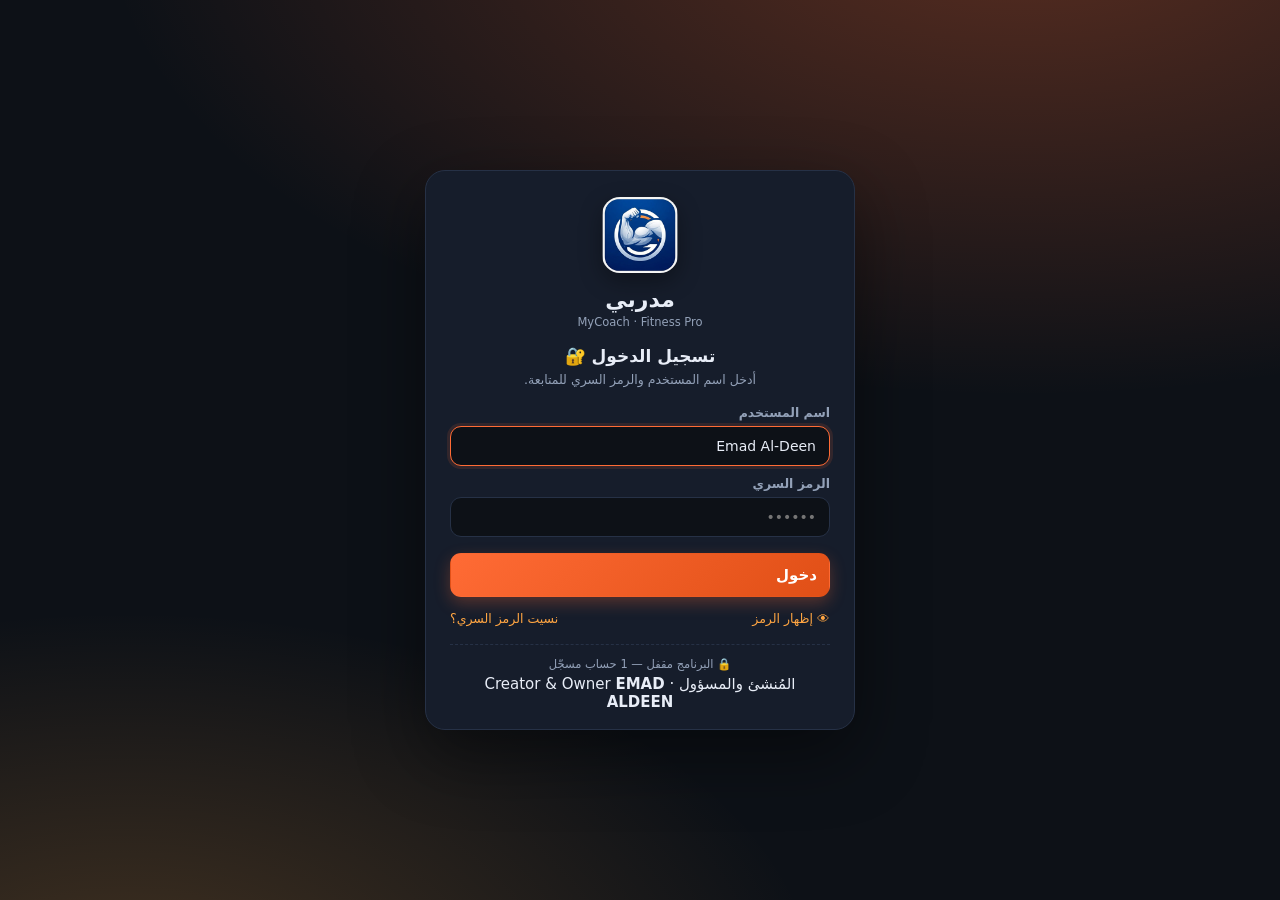
==== commit 28a6e9a0: "إضافة اسم المنشئ والمسؤول EMAD ALDEEN - سطر «المُنشئ والمسؤول · Creator & Owner EMAD ALDEEN» أسفل شا" ====
--- a/index.html
+++ b/index.html
@@ -396,6 +396,21 @@
             <p class="theme-note">يُحفظ الثيم المختار تلقائياً ويطبق على كل الشاشات والرسوم والتقارير المطبوعة.</p>
           </div>
         </div>
+
+        <div class="panel">
+          <div class="panel-hd"><h2>عن البرنامج <em>About</em></h2></div>
+          <div class="panel-bd">
+            <div class="about-row">
+              <img class="about-logo" src="assets/img/logo.png" alt="" onerror="this.remove()">
+              <div>
+                <h3>مدربي · MyCoach</h3>
+                <p>برنامج إدارة كورسات كمال الأجسام واللياقة — يعمل بالكامل داخل المتصفح،
+                   بدون إنترنت وبدون خادم، بواجهة عربية + إنجليزية.</p>
+                <p class="creator">👤 المُنشئ والمسؤول: <b>EMAD ALDEEN</b></p>
+              </div>
+            </div>
+          </div>
+        </div>
       </section>
 
     </div>
@@ -432,6 +447,7 @@
     <div class="lock-brand"><strong>مدربي</strong><span>MyCoach · Fitness Pro</span></div>
     <div class="lock-body" id="lockForm"></div>
     <div class="lock-foot" id="lockFoot"></div>
+    <div class="lock-credit">المُنشئ والمسؤول · Creator &amp; Owner <b>EMAD ALDEEN</b></div>
   </div>
 </div>
 
